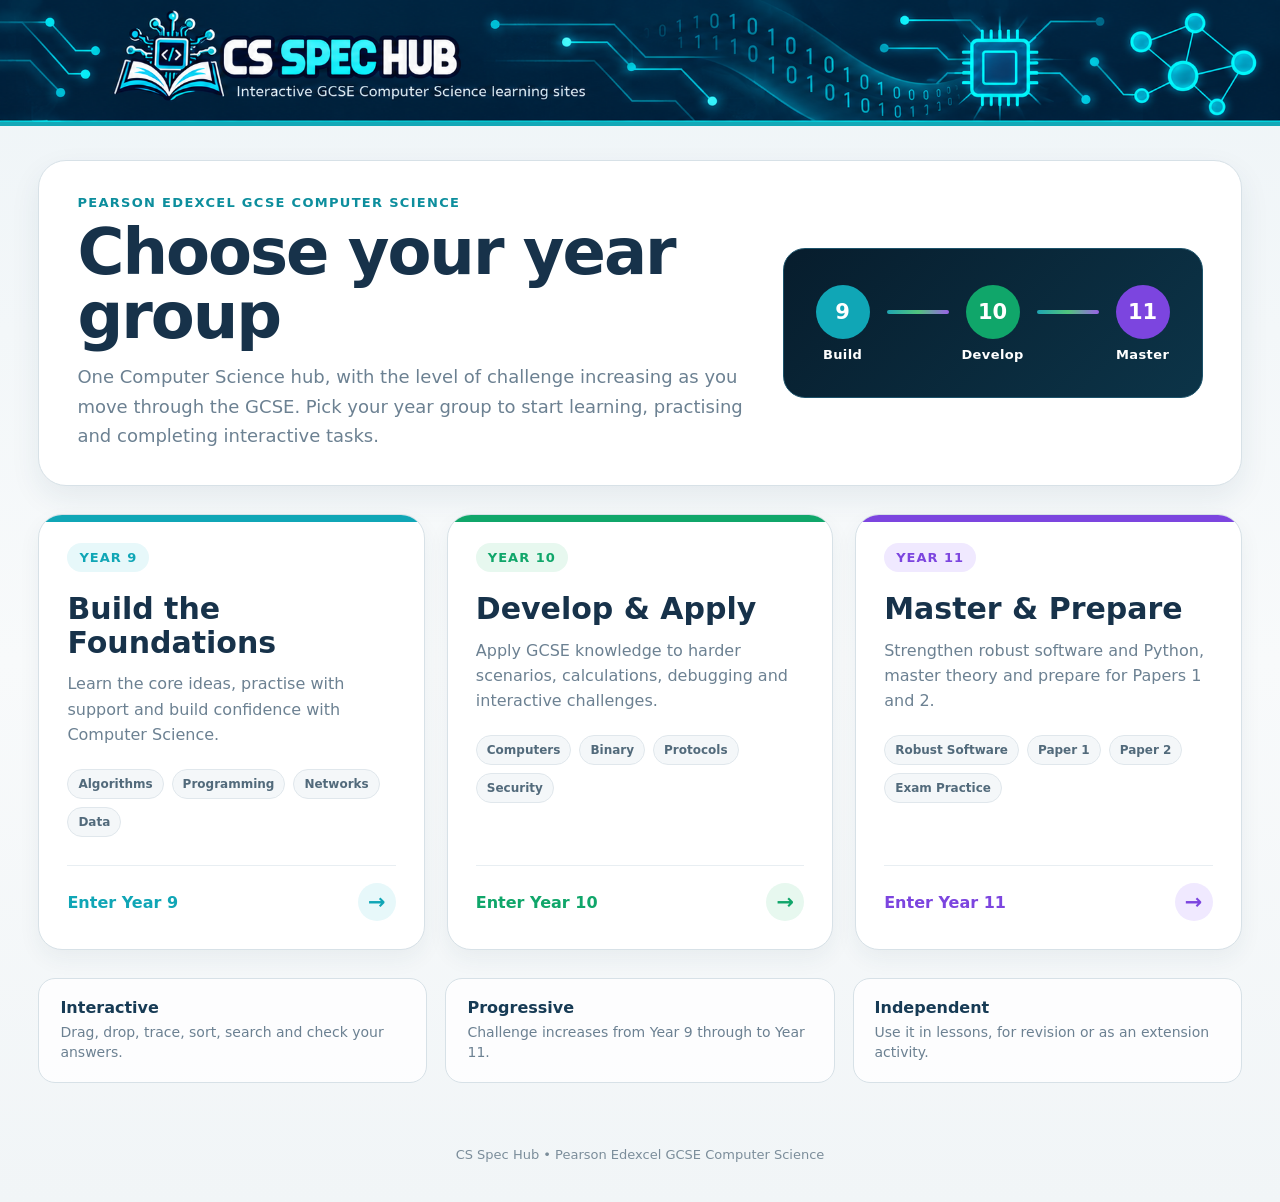
==== index.html @ 736b1f8a "Add files via upload" ====
<!DOCTYPE html>
<html lang="en-GB">
<head>
  <meta charset="UTF-8">
  <meta name="viewport" content="width=device-width, initial-scale=1.0">
  <title>CS Spec Hub</title>
  <meta name="description" content="Pearson Edexcel GCSE Computer Science learning and revision hub for Years 9, 10 and 11.">
  <link rel="stylesheet" href="styles.css">
</head>
<body>
  <header class="site-banner">
    <img src="top_banner_clean.png" alt="CS Spec Hub banner">
  </header>

  <main>
    <section class="intro-card">
      <div class="intro-copy">
        <div class="eyebrow">PEARSON EDEXCEL GCSE COMPUTER SCIENCE</div>
        <h1>Choose your year group</h1>
        <p>
          One Computer Science hub, with the level of challenge increasing as you move through the GCSE.
          Pick your year group to start learning, practising and completing interactive tasks.
        </p>
      </div>
      <div class="journey" aria-label="GCSE progression">
        <div class="journey-step y9dot"><span>9</span><b>Build</b></div>
        <div class="journey-line"></div>
        <div class="journey-step y10dot"><span>10</span><b>Develop</b></div>
        <div class="journey-line"></div>
        <div class="journey-step y11dot"><span>11</span><b>Master</b></div>
      </div>
    </section>

    <section class="year-grid" aria-label="Choose your year">
      <a class="year-card year9" href="year9/">
        <div class="year-number">YEAR 9</div>
        <h2>Build the Foundations</h2>
        <p>Learn the core ideas, practise with support and build confidence with Computer Science.</p>
        <div class="chips">
          <span>Algorithms</span><span>Programming</span><span>Networks</span><span>Data</span>
        </div>
        <div class="enter-row">
          <span>Enter Year 9</span>
          <span class="arrow">→</span>
        </div>
      </a>

      <a class="year-card year10" href="year10/">
        <div class="year-number">YEAR 10</div>
        <h2>Develop & Apply</h2>
        <p>Apply GCSE knowledge to harder scenarios, calculations, debugging and interactive challenges.</p>
        <div class="chips">
          <span>Computers</span><span>Binary</span><span>Protocols</span><span>Security</span>
        </div>
        <div class="enter-row">
          <span>Enter Year 10</span>
          <span class="arrow">→</span>
        </div>
      </a>

      <a class="year-card year11" href="year11/">
        <div class="year-number">YEAR 11</div>
        <h2>Master & Prepare</h2>
        <p>Strengthen robust software and Python, master theory and prepare for Papers 1 and 2.</p>
        <div class="chips">
          <span>Robust Software</span><span>Paper 1</span><span>Paper 2</span><span>Exam Practice</span>
        </div>
        <div class="enter-row">
          <span>Enter Year 11</span>
          <span class="arrow">→</span>
        </div>
      </a>
    </section>

    <section class="features">
      <div><b>Interactive</b><span>Drag, drop, trace, sort, search and check your answers.</span></div>
      <div><b>Progressive</b><span>Challenge increases from Year 9 through to Year 11.</span></div>
      <div><b>Independent</b><span>Use it in lessons, for revision or as an extension activity.</span></div>
    </section>
  </main>

  <footer>
    CS Spec Hub • Pearson Edexcel GCSE Computer Science
  </footer>
</body>
</html>
---- styles.css ----
:root{
  --navy:#081f31;
  --ink:#17324a;
  --muted:#6c8192;
  --line:#d7e1e7;
  --bg:#f4f7f9;
  --teal:#10a6b6;
  --green:#10a66a;
  --purple:#7c45df;
}
*{box-sizing:border-box}
html{scroll-behavior:smooth}
body{
  margin:0;
  font-family:Inter,ui-sans-serif,system-ui,-apple-system,BlinkMacSystemFont,"Segoe UI",sans-serif;
  background:linear-gradient(180deg,#eef4f7 0,#f8fafb 55%,#f1f5f7 100%);
  color:var(--ink);
}
.site-banner{
  width:100%;
  background:#071827;
  border-bottom:4px solid #13a8b7;
}
.site-banner img{
  display:block;
  width:100%;
  height:auto;
  object-fit:contain;
}
main{
  width:min(1480px,94vw);
  margin:34px auto 0;
}
.intro-card{
  display:grid;
  grid-template-columns:minmax(0,1.25fr) minmax(420px,.75fr);
  gap:34px;
  align-items:center;
  padding:34px 38px;
  border:1px solid var(--line);
  border-radius:28px;
  background:#fff;
  box-shadow:0 12px 30px rgba(29,65,89,.08);
}
.eyebrow{
  font-size:13px;
  font-weight:900;
  letter-spacing:1.3px;
  color:#0d8e9d;
}
h1{
  margin:10px 0 14px;
  font-size:clamp(42px,5vw,72px);
  line-height:1;
  letter-spacing:-2px;
}
.intro-copy p{
  max-width:820px;
  margin:0;
  font-size:18px;
  line-height:1.65;
  color:var(--muted);
}
.journey{
  display:flex;
  align-items:center;
  justify-content:center;
  min-height:150px;
  padding:20px;
  border-radius:22px;
  background:linear-gradient(135deg,#071d2d,#0c3448);
  border:1px solid #1c526a;
}
.journey-step{
  display:grid;
  justify-items:center;
  gap:8px;
  min-width:78px;
  color:#fff;
}
.journey-step span{
  width:54px;
  height:54px;
  display:grid;
  place-items:center;
  border-radius:50%;
  font-size:21px;
  font-weight:900;
  color:#fff;
}
.journey-step b{font-size:13px;letter-spacing:.4px}
.y9dot span{background:var(--teal)}
.y10dot span{background:var(--green)}
.y11dot span{background:var(--purple)}
.journey-line{
  flex:1;
  max-width:80px;
  height:4px;
  margin:0 5px 23px;
  background:linear-gradient(90deg,#1fa5b2,#51c47d,#9a62e7);
  border-radius:99px;
}
.year-grid{
  display:grid;
  grid-template-columns:repeat(3,minmax(0,1fr));
  gap:22px;
  margin-top:28px;
}
.year-card{
  position:relative;
  min-height:360px;
  display:flex;
  flex-direction:column;
  text-decoration:none;
  color:inherit;
  border-radius:24px;
  padding:28px;
  background:#fff;
  border:1px solid var(--line);
  overflow:hidden;
  box-shadow:0 9px 22px rgba(29,65,89,.06);
  transition:transform .18s ease,box-shadow .18s ease,border-color .18s ease;
}
.year-card::before{
  content:"";
  position:absolute;
  top:0;left:0;right:0;
  height:7px;
  background:var(--accent);
}
.year-card:hover{
  transform:translateY(-5px);
  border-color:var(--accent);
  box-shadow:0 16px 35px rgba(29,65,89,.13);
}
.year9{--accent:var(--teal);--soft:#e7f8fa}
.year10{--accent:var(--green);--soft:#e7f8ef}
.year11{--accent:var(--purple);--soft:#f0e9ff}
.year-number{
  align-self:flex-start;
  padding:7px 12px;
  border-radius:999px;
  background:var(--soft);
  color:var(--accent);
  font-size:13px;
  font-weight:900;
  letter-spacing:1px;
}
.year-card h2{
  margin:20px 0 12px;
  font-size:30px;
  line-height:1.12;
}
.year-card p{
  margin:0;
  color:var(--muted);
  line-height:1.58;
  font-size:16px;
}
.chips{
  display:flex;
  flex-wrap:wrap;
  gap:8px;
  margin:22px 0 28px;
}
.chips span{
  padding:7px 10px;
  border-radius:999px;
  background:#f4f7f9;
  border:1px solid #e0e7ec;
  color:#526a7b;
  font-size:12px;
  font-weight:800;
}
.enter-row{
  margin-top:auto;
  display:flex;
  align-items:center;
  justify-content:space-between;
  padding-top:17px;
  border-top:1px solid #e8eef2;
  color:var(--accent);
  font-weight:900;
  font-size:16px;
}
.arrow{
  width:38px;
  height:38px;
  display:grid;
  place-items:center;
  border-radius:50%;
  background:var(--soft);
  font-size:21px;
}
.features{
  display:grid;
  grid-template-columns:repeat(3,minmax(0,1fr));
  gap:18px;
  margin:28px 0 38px;
}
.features div{
  padding:19px 21px;
  border:1px solid var(--line);
  border-radius:17px;
  background:rgba(255,255,255,.82);
}
.features b{
  display:block;
  margin-bottom:5px;
  color:#173b55;
}
.features span{
  color:var(--muted);
  line-height:1.45;
  font-size:14px;
}
footer{
  padding:26px 20px 40px;
  text-align:center;
  color:#7b8d9a;
  font-size:13px;
}
@media(max-width:1050px){
  .intro-card{grid-template-columns:1fr}
  .journey{min-height:120px}
  .year-grid{grid-template-columns:1fr}
  .year-card{min-height:0}
  .features{grid-template-columns:1fr}
}
@media(max-width:620px){
  main{width:min(92vw,1480px);margin-top:20px}
  .intro-card{padding:25px 22px}
  .journey{padding:14px}
  .journey-step{min-width:58px}
  .journey-step span{width:46px;height:46px}
  .journey-line{max-width:45px}
  .year-card{padding:23px}
}
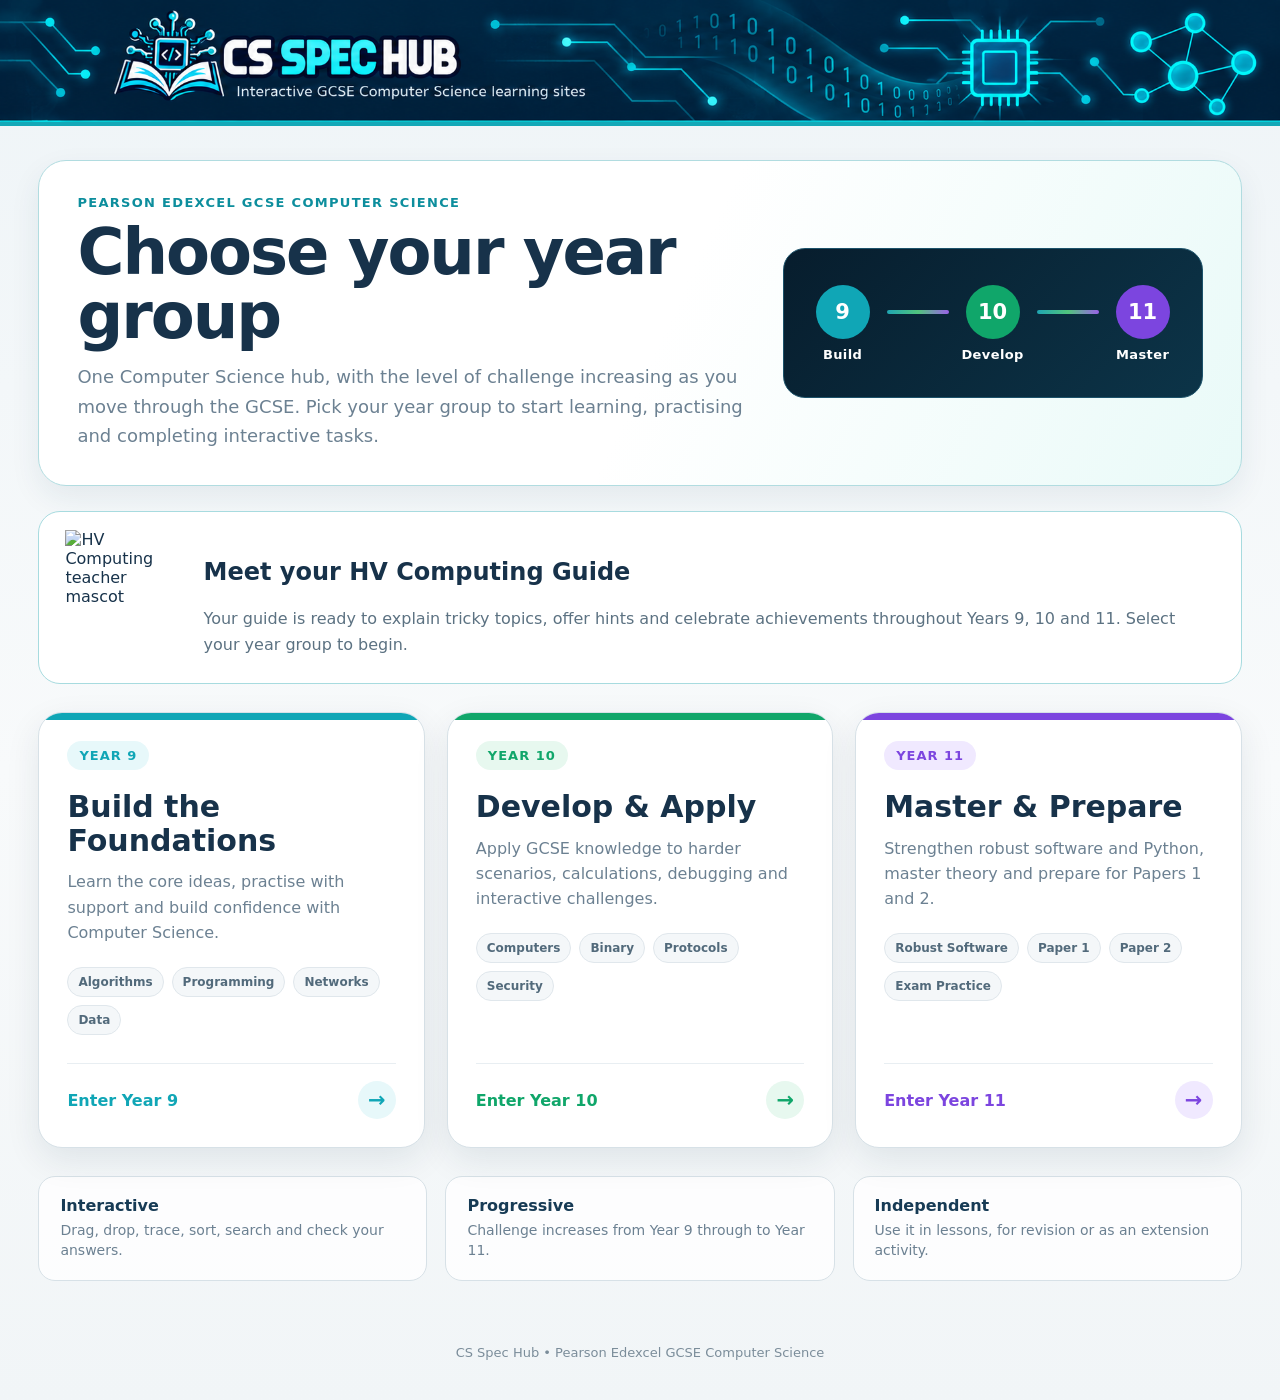
==== commit bedab1ca: "Add files via upload" ====
--- a/index.html
+++ b/index.html
@@ -31,6 +31,7 @@
       </div>
     </section>
 
+    <section class="hv-home-guide"><img src="mascots/welcome.webp" alt="HV Computing teacher mascot"><div><h2>Meet your HV Computing Guide</h2><p>Your guide is ready to explain tricky topics, offer hints and celebrate achievements throughout Years 9, 10 and 11. Select your year group to begin.</p></div></section>
     <section class="year-grid" aria-label="Choose your year">
       <a class="year-card year9" href="year9/">
         <div class="year-number">YEAR 9</div>
--- a/styles.css
+++ b/styles.css
@@ -237,3 +237,12 @@
   .journey-line{max-width:45px}
   .year-card{padding:23px}
 }
+
+/* Updated home identity */
+.intro-card{background:linear-gradient(115deg,#fff 52%,#e9faf8);border-color:#b1dce0}
+.year-card{box-shadow:0 12px 35px rgba(6,44,68,.09)}
+.year-card:hover{transform:translateY(-6px)}
+.hv-home-guide{display:flex;gap:14px;align-items:center;background:#fff;border:1px solid #a7dbdf;border-radius:22px;padding:18px 26px;margin-top:25px}
+.hv-home-guide img{width:145px;height:135px;object-fit:contain;mix-blend-mode:multiply}
+.hv-home-guide p{margin:5px 0 0;color:#5c7282;line-height:1.6}
+@media(max-width:650px){.hv-home-guide{flex-direction:column;text-align:center}}
